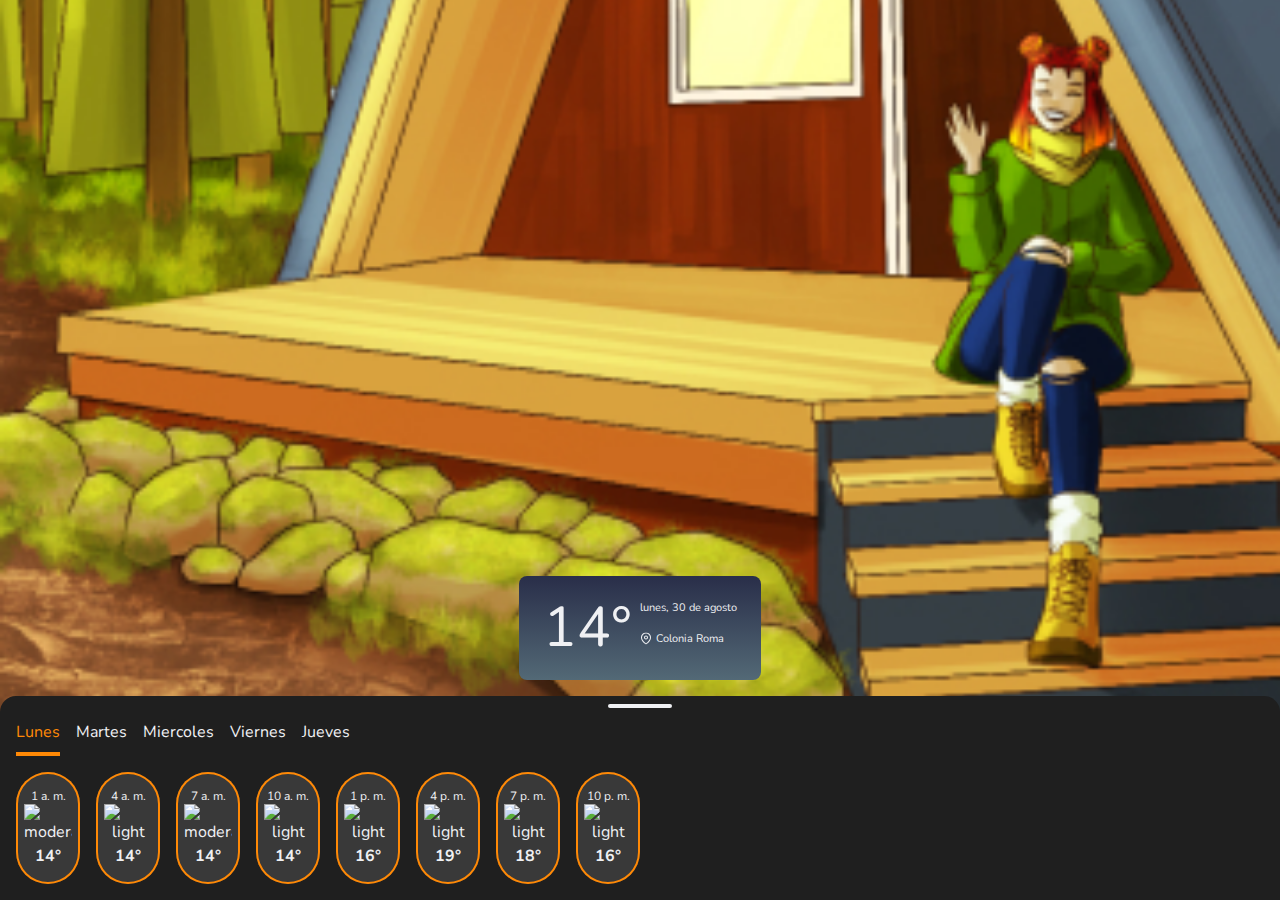
==== index.html @ 272c01e2 "Bases de mi proyecto" ====
<!DOCTYPE html>
<html lang="en">
<head>
  <meta charset="UTF-8">
  <meta http-equiv="X-UA-Compatible" content="IE=edge">
  <meta name="viewport" content="width=device-width, initial-scale=1.0">
  <link rel="preconnect" href="https://fonts.googleapis.com">
  <link rel="preconnect" href="https://fonts.gstatic.com" crossorigin>
  <link href="https://fonts.googleapis.com/css2?family=Nunito:wght@400;600;700&display=swap" rel="stylesheet">
  <link rel="stylesheet" href="./css/index.css">
  <meta name="description" content="La mejor aplicación del clima">
  <title>Weather App</title>
</head>
<body>
  <div class="loading" id="loading" hidden></div>
  <div class="app" id="app">
    <div class="currentWeather">
      <p id="current-weather-temp" class="currentWeather-temp">14°</p>
      <div>
        <p id="current-weather-date" class="currentWeather-date">lunes, 30 de agosto</p>
        <p id="current-weather-city" class="currentWeather-city">Colonia Roma</p>
      </div>
    </div>
    <div class="weeklyWeather">
      <div class="weeklyWeather-marker"></div>
      <div class="tabs" id="tabs">
        <div class="tabList" role="tablist">
          <div class="tab" role="tab" aria-selected="true" id="tab-0">
            Lunes
          </div>
          <div class="tab" role="tab" id="tab-1">
            Martes
          </div>
          <div class="tab" role="tab" id="tab-2">
            Miercoles
          </div>
          <div class="tab" role="tab" id="tab-3">
            Viernes
          </div>
          <div class="tab" role="tab" id="tab-4">
            Jueves
          </div>
        </div>
        <div class="tabPanel" tabindex="0" aria-labelledby="tab-0">
          <div class="dayWeather" id="dayWeather-0">
            <ul class="dayWeather-list" id="dayWeather-list-0">

              <li class="dayWeather-item is-selected">
                <span class="dayWeather-time">1 a.&nbsp;m.</span>
                <img class="dayWeather-icon" src="https://openweathermap.org/img/wn/10n@2x.png" alt="moderate" rain="">
                <span class="dayWeather-temp">14°</span>
              </li>
              <li class="dayWeather-item is-selected">
                <span class="dayWeather-time">4 a.&nbsp;m.</span>
                <img class="dayWeather-icon" src="https://openweathermap.org/img/wn/10n@2x.png" alt="light" rain="">
                <span class="dayWeather-temp">14°</span>
              </li>
              <li class="dayWeather-item is-selected">
                <span class="dayWeather-time">7 a.&nbsp;m.</span>
                <img class="dayWeather-icon" src="https://openweathermap.org/img/wn/10n@2x.png" alt="moderate" rain="">
                <span class="dayWeather-temp">14°</span>
              </li>
              <li class="dayWeather-item is-selected">
                <span class="dayWeather-time">10 a.&nbsp;m.</span>
                <img class="dayWeather-icon" src="https://openweathermap.org/img/wn/10d@2x.png" alt="light" rain="">
                <span class="dayWeather-temp">14°</span>
              </li>
              <li class="dayWeather-item is-selected">
                <span class="dayWeather-time">1 p.&nbsp;m.</span>
                <img class="dayWeather-icon" src="https://openweathermap.org/img/wn/10d@2x.png" alt="light" rain="">
                <span class="dayWeather-temp">16°</span>
              </li>
              <li class="dayWeather-item is-selected">
                <span class="dayWeather-time">4 p.&nbsp;m.</span>
                <img class="dayWeather-icon" src="https://openweathermap.org/img/wn/10d@2x.png" alt="light" rain="">
                <span class="dayWeather-temp">19°</span>
              </li>
              <li class="dayWeather-item is-selected">
                <span class="dayWeather-time">7 p.&nbsp;m.</span>
                <img class="dayWeather-icon" src="https://openweathermap.org/img/wn/10d@2x.png" alt="light" rain="">
                <span class="dayWeather-temp">18°</span>
              </li>
              <li class="dayWeather-item is-selected">
                <span class="dayWeather-time">10 p.&nbsp;m.</span>
                <img class="dayWeather-icon" src="https://openweathermap.org/img/wn/10n@2x.png" alt="light" rain="">
                <span class="dayWeather-temp">16°</span>
              </li>
            </ul>
          </div>
        </div>
      </div>
    </div>
  </div>
</body>
</html>
---- css/index.css ----
@import './global.css';
@import './current-weather.css';
@import './weekly-weather.css';
@import './tabs.css';
@import './day-weather.css';
@import './loading.css';

.app {
  block-size: 100vh;
  background-image: url('../images/morning-clean.jpg');
  background-size: cover;
  background-position: right bottom;
  display: flex;
  flex-direction: column;
  justify-content: flex-end;
  align-items: center;
  gap: 1rem;
}

.app[hidden] {
  display: none;
}
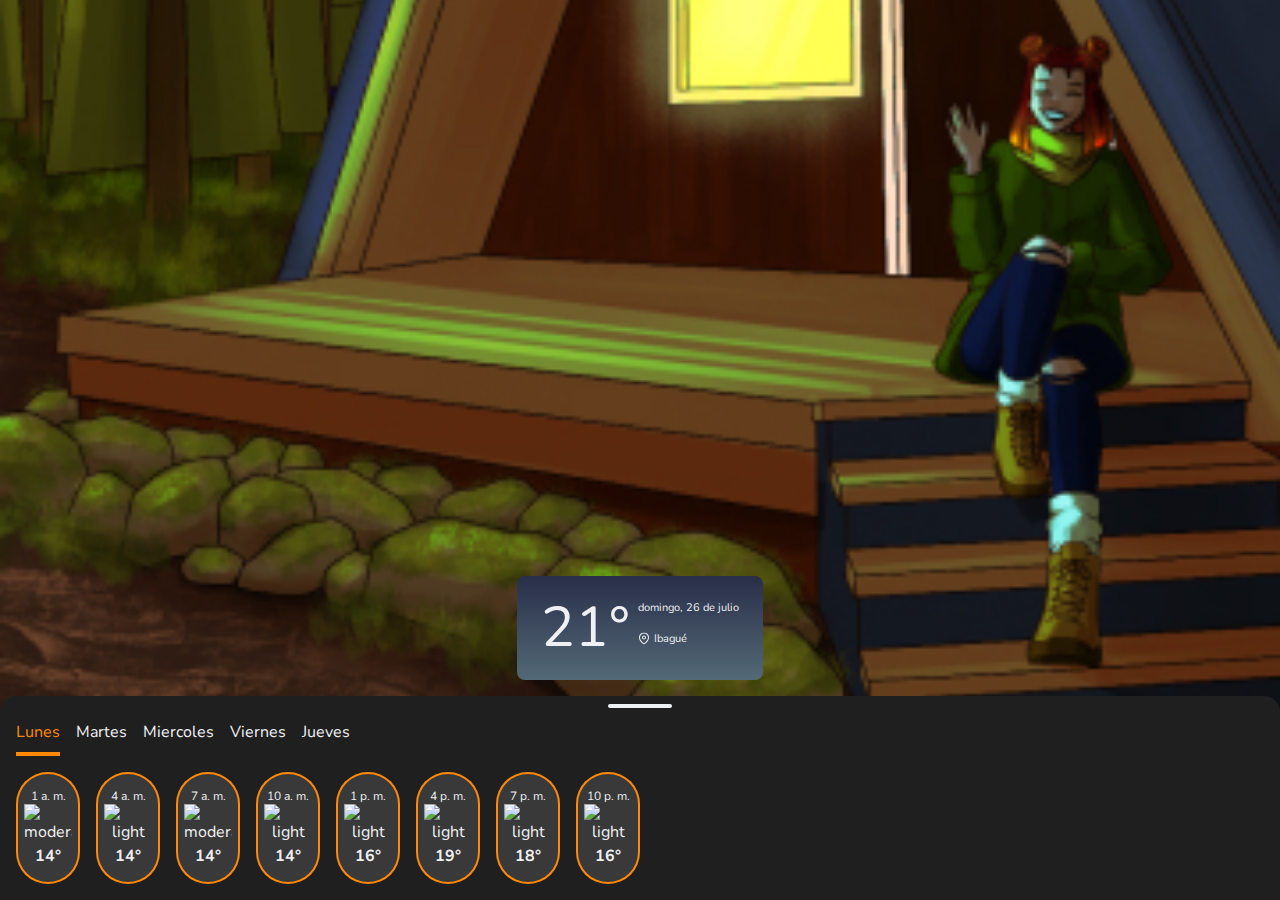
==== commit 6cd140ed: "Clase 31" ====
--- a/index.html
+++ b/index.html
@@ -9,16 +9,16 @@
   <link href="https://fonts.googleapis.com/css2?family=Nunito:wght@400;600;700&display=swap" rel="stylesheet">
   <link rel="stylesheet" href="./css/index.css">
   <meta name="description" content="La mejor aplicación del clima">
-  <title>Weather App</title>
+  <title>Weather App </title>
 </head>
 <body>
   <div class="loading" id="loading" hidden></div>
   <div class="app" id="app">
     <div class="currentWeather">
-      <p id="current-weather-temp" class="currentWeather-temp">14°</p>
+      <p id="current-weather-temp" class="currentWeather-temp"></p>
       <div>
         <p id="current-weather-date" class="currentWeather-date">lunes, 30 de agosto</p>
-        <p id="current-weather-city" class="currentWeather-city">Colonia Roma</p>
+        <p id="current-weather-city" class="currentWeather-city"></p>
       </div>
     </div>
     <div class="weeklyWeather">
@@ -91,5 +91,6 @@
       </div>
     </div>
   </div>
+  <script src="./js/index.js" type="module"></script>
 </body>
 </html>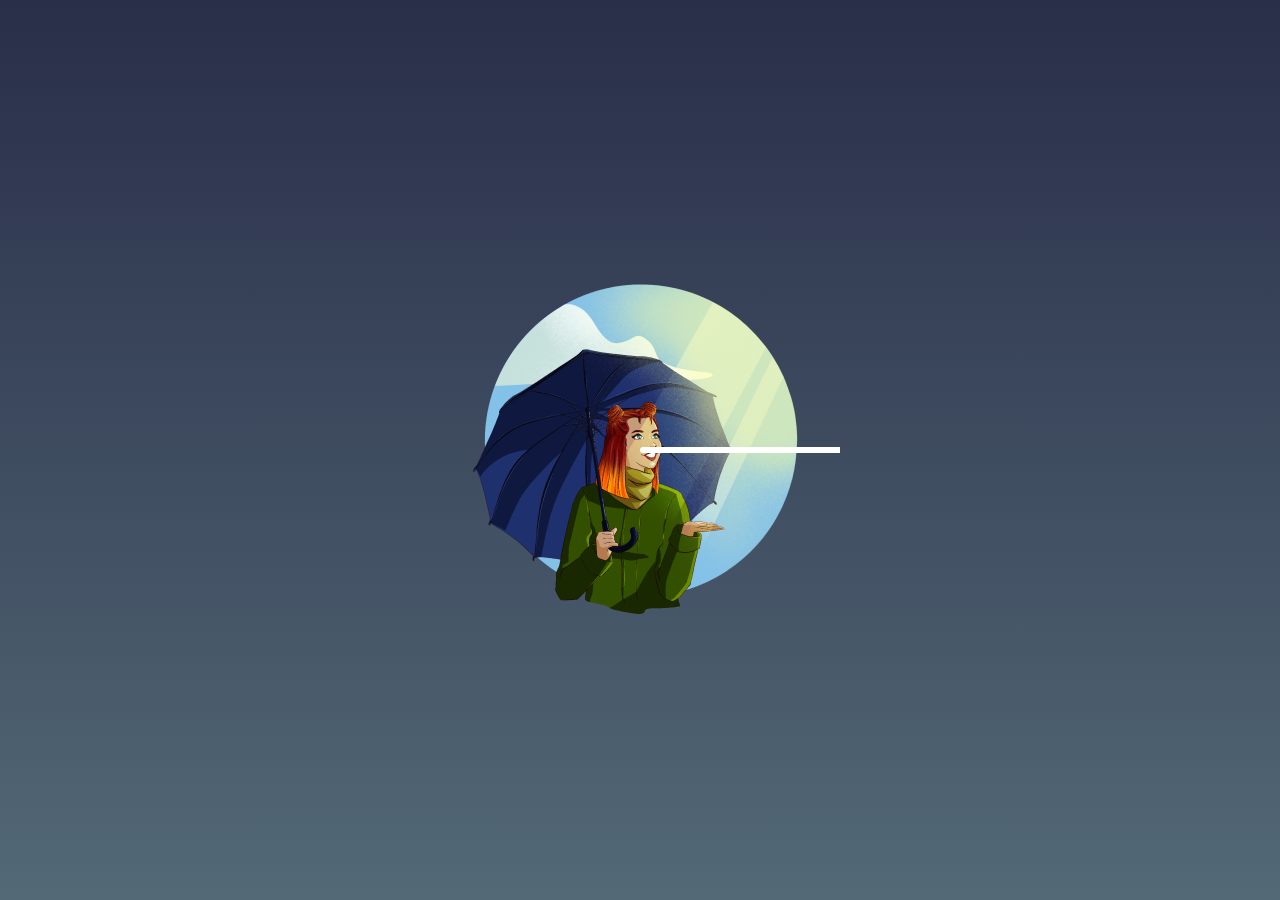
==== commit fd907c39: "clase 39" ====
--- a/index.html
+++ b/index.html
@@ -12,8 +12,8 @@
   <title>Weather App </title>
 </head>
 <body>
-  <div class="loading" id="loading" hidden></div>
-  <div class="app" id="app">
+  <div class="loading" id="loading"></div>
+  <div class="app" id="app" hidden>
     <div class="currentWeather">
       <p id="current-weather-temp" class="currentWeather-temp"></p>
       <div>
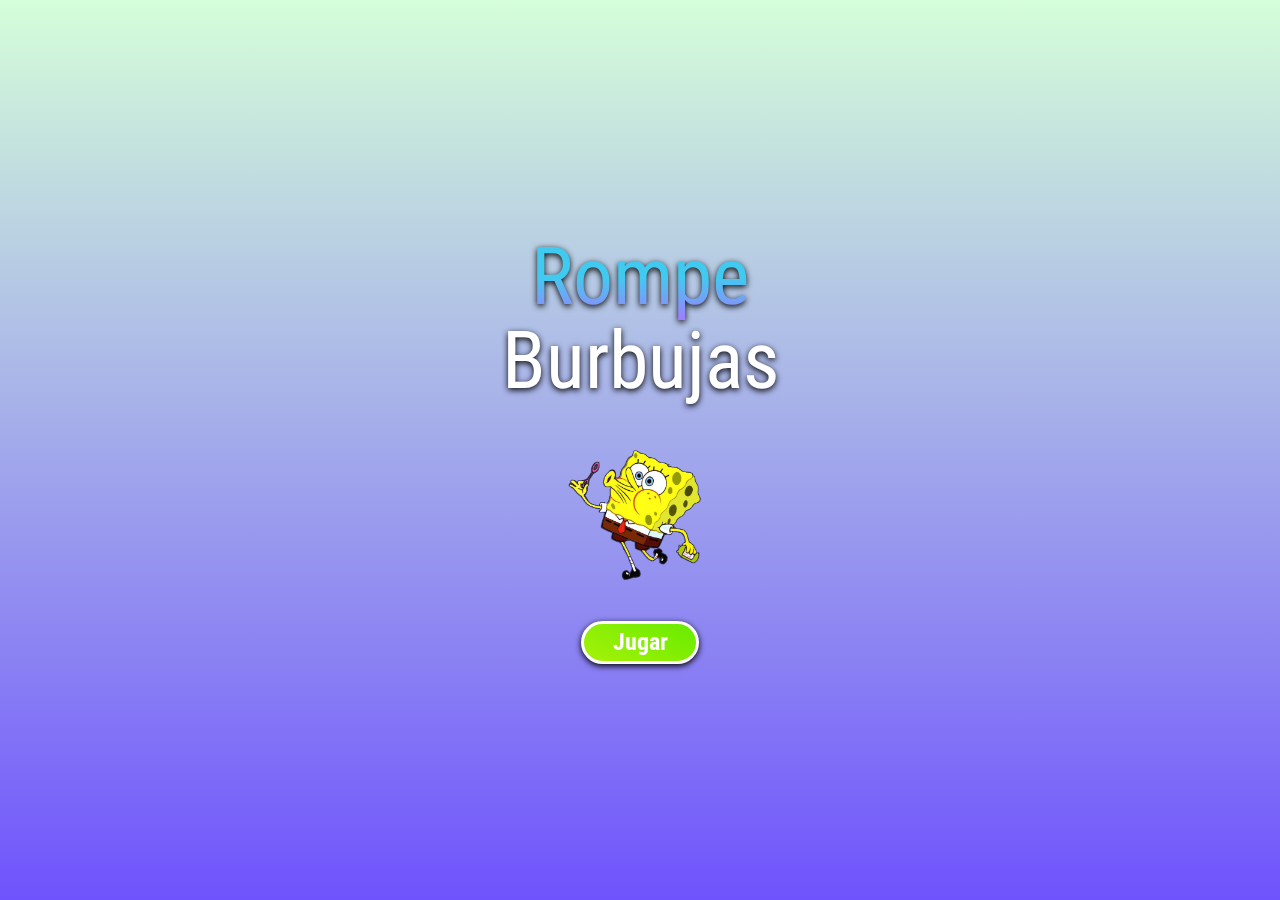
==== commit 89ce0842: "update" ====
--- a/index.html
+++ b/index.html
@@ -1,96 +1,79 @@
-<!DOCTYPE html>
-<html lang="en">
-<head>
-  <meta charset="UTF-8">
-  <meta http-equiv="X-UA-Compatible" content="IE=edge">
-  <meta name="viewport" content="width=device-width, initial-scale=1.0">
-  <link rel="preconnect" href="https://fonts.googleapis.com">
-  <link rel="preconnect" href="https://fonts.gstatic.com" crossorigin>
-  <link href="https://fonts.googleapis.com/css2?family=Nunito:wght@400;600;700&display=swap" rel="stylesheet">
-  <link rel="stylesheet" href="./css/index.css">
-  <meta name="description" content="La mejor aplicación del clima">
-  <title>Weather App </title>
-</head>
-<body>
-  <div class="loading" id="loading"></div>
-  <div class="app" id="app" hidden>
-    <div class="currentWeather">
-      <p id="current-weather-temp" class="currentWeather-temp"></p>
-      <div>
-        <p id="current-weather-date" class="currentWeather-date">lunes, 30 de agosto</p>
-        <p id="current-weather-city" class="currentWeather-city"></p>
-      </div>
-    </div>
-    <div class="weeklyWeather">
-      <div class="weeklyWeather-marker"></div>
-      <div class="tabs" id="tabs">
-        <div class="tabList" role="tablist">
-          <div class="tab" role="tab" aria-selected="true" id="tab-0">
-            Lunes
-          </div>
-          <div class="tab" role="tab" id="tab-1">
-            Martes
-          </div>
-          <div class="tab" role="tab" id="tab-2">
-            Miercoles
-          </div>
-          <div class="tab" role="tab" id="tab-3">
-            Viernes
-          </div>
-          <div class="tab" role="tab" id="tab-4">
-            Jueves
-          </div>
-        </div>
-        <div class="tabPanel" tabindex="0" aria-labelledby="tab-0">
-          <div class="dayWeather" id="dayWeather-0">
-            <ul class="dayWeather-list" id="dayWeather-list-0">
-
-              <li class="dayWeather-item is-selected">
-                <span class="dayWeather-time">1 a.&nbsp;m.</span>
-                <img class="dayWeather-icon" src="https://openweathermap.org/img/wn/10n@2x.png" alt="moderate" rain="">
-                <span class="dayWeather-temp">14°</span>
-              </li>
-              <li class="dayWeather-item is-selected">
-                <span class="dayWeather-time">4 a.&nbsp;m.</span>
-                <img class="dayWeather-icon" src="https://openweathermap.org/img/wn/10n@2x.png" alt="light" rain="">
-                <span class="dayWeather-temp">14°</span>
-              </li>
-              <li class="dayWeather-item is-selected">
-                <span class="dayWeather-time">7 a.&nbsp;m.</span>
-                <img class="dayWeather-icon" src="https://openweathermap.org/img/wn/10n@2x.png" alt="moderate" rain="">
-                <span class="dayWeather-temp">14°</span>
-              </li>
-              <li class="dayWeather-item is-selected">
-                <span class="dayWeather-time">10 a.&nbsp;m.</span>
-                <img class="dayWeather-icon" src="https://openweathermap.org/img/wn/10d@2x.png" alt="light" rain="">
-                <span class="dayWeather-temp">14°</span>
-              </li>
-              <li class="dayWeather-item is-selected">
-                <span class="dayWeather-time">1 p.&nbsp;m.</span>
-                <img class="dayWeather-icon" src="https://openweathermap.org/img/wn/10d@2x.png" alt="light" rain="">
-                <span class="dayWeather-temp">16°</span>
-              </li>
-              <li class="dayWeather-item is-selected">
-                <span class="dayWeather-time">4 p.&nbsp;m.</span>
-                <img class="dayWeather-icon" src="https://openweathermap.org/img/wn/10d@2x.png" alt="light" rain="">
-                <span class="dayWeather-temp">19°</span>
-              </li>
-              <li class="dayWeather-item is-selected">
-                <span class="dayWeather-time">7 p.&nbsp;m.</span>
-                <img class="dayWeather-icon" src="https://openweathermap.org/img/wn/10d@2x.png" alt="light" rain="">
-                <span class="dayWeather-temp">18°</span>
-              </li>
-              <li class="dayWeather-item is-selected">
-                <span class="dayWeather-time">10 p.&nbsp;m.</span>
-                <img class="dayWeather-icon" src="https://openweathermap.org/img/wn/10n@2x.png" alt="light" rain="">
-                <span class="dayWeather-temp">16°</span>
-              </li>
-            </ul>
-          </div>
-        </div>
-      </div>
-    </div>
-  </div>
-  <script src="./js/index.js" type="module"></script>
-</body>
+<!DOCTYPE html>
+<html lang="es">
+<head>
+  <meta charset="UTF-8">
+  <meta http-equiv="X-UA-Compatible" content="IE=edge">
+  <meta name="viewport" content="width=device-width, initial-scale=1.0">
+  <title>🎮 Burbujas</title>
+
+  <link rel="preconnect" href="https://fonts.googleapis.com">
+  <link rel="preconnect" href="https://fonts.gstatic.com" crossorigin>
+  <link href="https://fonts.googleapis.com/css2?family=Roboto+Condensed:wght@700&display=swap" rel="stylesheet">
+
+  <link rel="stylesheet" href="./css/index.css">
+</head>
+<body class="body" id="body">
+  <div class="loader" id="loader">
+    <div class="loader-txt">
+      <p class="loader-title is-gradient">Rompe</p>
+      <p class="loader-title">Burbujas</p>
+    </div>
+    <img src="./img/spongebob.png" alt="Spongebob" width="150px">
+    <div class="loader-bottom">
+      <span id="txt-loader" class="txt-loader"></span>
+      <button class="buttonLarge" id="play" aria-label="Iniciar Juego">Jugar</button>
+    </div>
+  </div>
+  <main id="app" class="app" hidden>
+    <div class="header">
+      <div class="header-left">
+        <div class="menu">
+          <button id="cancel" class="buttonIcon is-red" aria-label="Cancelar juego"> <i aria-hidden="true" class="icon-close"></i> </button>
+          <button id="setting" class="buttonIcon is-violet" aria-label="Ajustar Velocidad"> <i aria-hidden="true" class="icon-setting"></i> </button>
+          <button id="reset" class="buttonIcon is-blue" aria-label="Reiniciar Juego"> <i aria-hidden="true" class="icon-refresh"></i> </button>
+          <button id="pause" class="buttonIcon is-green" aria-label="Pausar Juego"> <i aria-hidden="true" class="icon-play"></i> </button>
+        </div>
+      </div>
+      <div class="header-right">
+        <div class="speed"><span>Velocidad x10</span></div>
+        <div class="coins">
+          <p> <span id="coins">0</span><i class="icon-coins"></i></p>
+        </div>
+      </div>
+    </div>
+    <!-- <div class="bubble">
+      <span></span>
+    </div> -->
+  </main>
+
+  <!--Modales-->
+  <dialog class="modal" id="modal-velocidad">
+    <button id="close" class="buttonIcon is-red is-small" aria-label="Cerrar"> <i aria-hidden="true" class="icon-close"></i> </button>
+    <div class="modal-contenido">
+      <p>Velocidad</p>
+      <p id="txtSpeed">x10</p>
+      <form action="#">
+        <input name="speed" class="slideSpeed" id="speed" type="range" min="10" max="100" value="10" step="10">
+      </form>
+      <button class="buttonLarge" id="saveSpeed" aria-label="Iniciar Juego">Aplicar</button>
+    </div>
+  </dialog>
+  <dialog class="modal" id="modal-velocidad">
+    <div class="modal-contenido">
+      <p>Juego pausado</p>
+      <button class="buttonLarge" id="play" aria-label="Reanudar juego">Reanudar</button>
+    </div>
+  </dialog>
+  <dialog class="modal" id="modal-velocidad">
+    <button id="close" class="buttonIcon is-red is-small" aria-label="Cerrar"> <i aria-hidden="true" class="icon-close"></i> </button>
+    <div class="modal-contenido">
+      <p>¿Deseas terminar el juego?</p>
+      <button class="buttonLarge" id="#" aria-label="Terminar el juego">Terminar</button>
+    </div>
+  </dialog>
+
+  <!--modales-->
+
+  <script src="./js/index.js" type="module"></script>
+</body>
 </html>--- a/css/index.css
+++ b/css/index.css
@@ -1,22 +1,35 @@
-@import './global.css';
-@import './current-weather.css';
-@import './weekly-weather.css';
-@import './tabs.css';
-@import './day-weather.css';
-@import './loading.css';
-
-.app {
-  block-size: 100vh;
-  background-image: url('../images/morning-clean.jpg');
-  background-size: cover;
-  background-position: right bottom;
-  display: flex;
-  flex-direction: column;
-  justify-content: flex-end;
-  align-items: center;
-  gap: 1rem;
-}
-
-.app[hidden] {
-  display: none;
-}+@import './loader.css';
+@import './button-large.css';
+@import './app.css';
+@import './modal.css';
+@import './bubble.css';
+
+
+
+:root{
+  --baseFont: 'Roboto Condensed', sans-serif;
+  --white: #ffffff;
+  --black: #333333;
+  --adicalred: #ff4672;
+  --mediumorchid: #b169fa;
+  --skyblue: #4cdafe;
+  --lawngreen: #92f200;
+  --body-24bold: 700 1.5rem/normal var(--baseFont);
+}
+
+html{
+  overflow: hidden;
+}
+
+body{
+  font: var(--body-24bold);
+  margin: 0;
+  padding: 0;
+  color: var(--white);
+  overflow: hidden;
+}
+
+p{
+  margin: 0;
+  padding: 0;
+}
